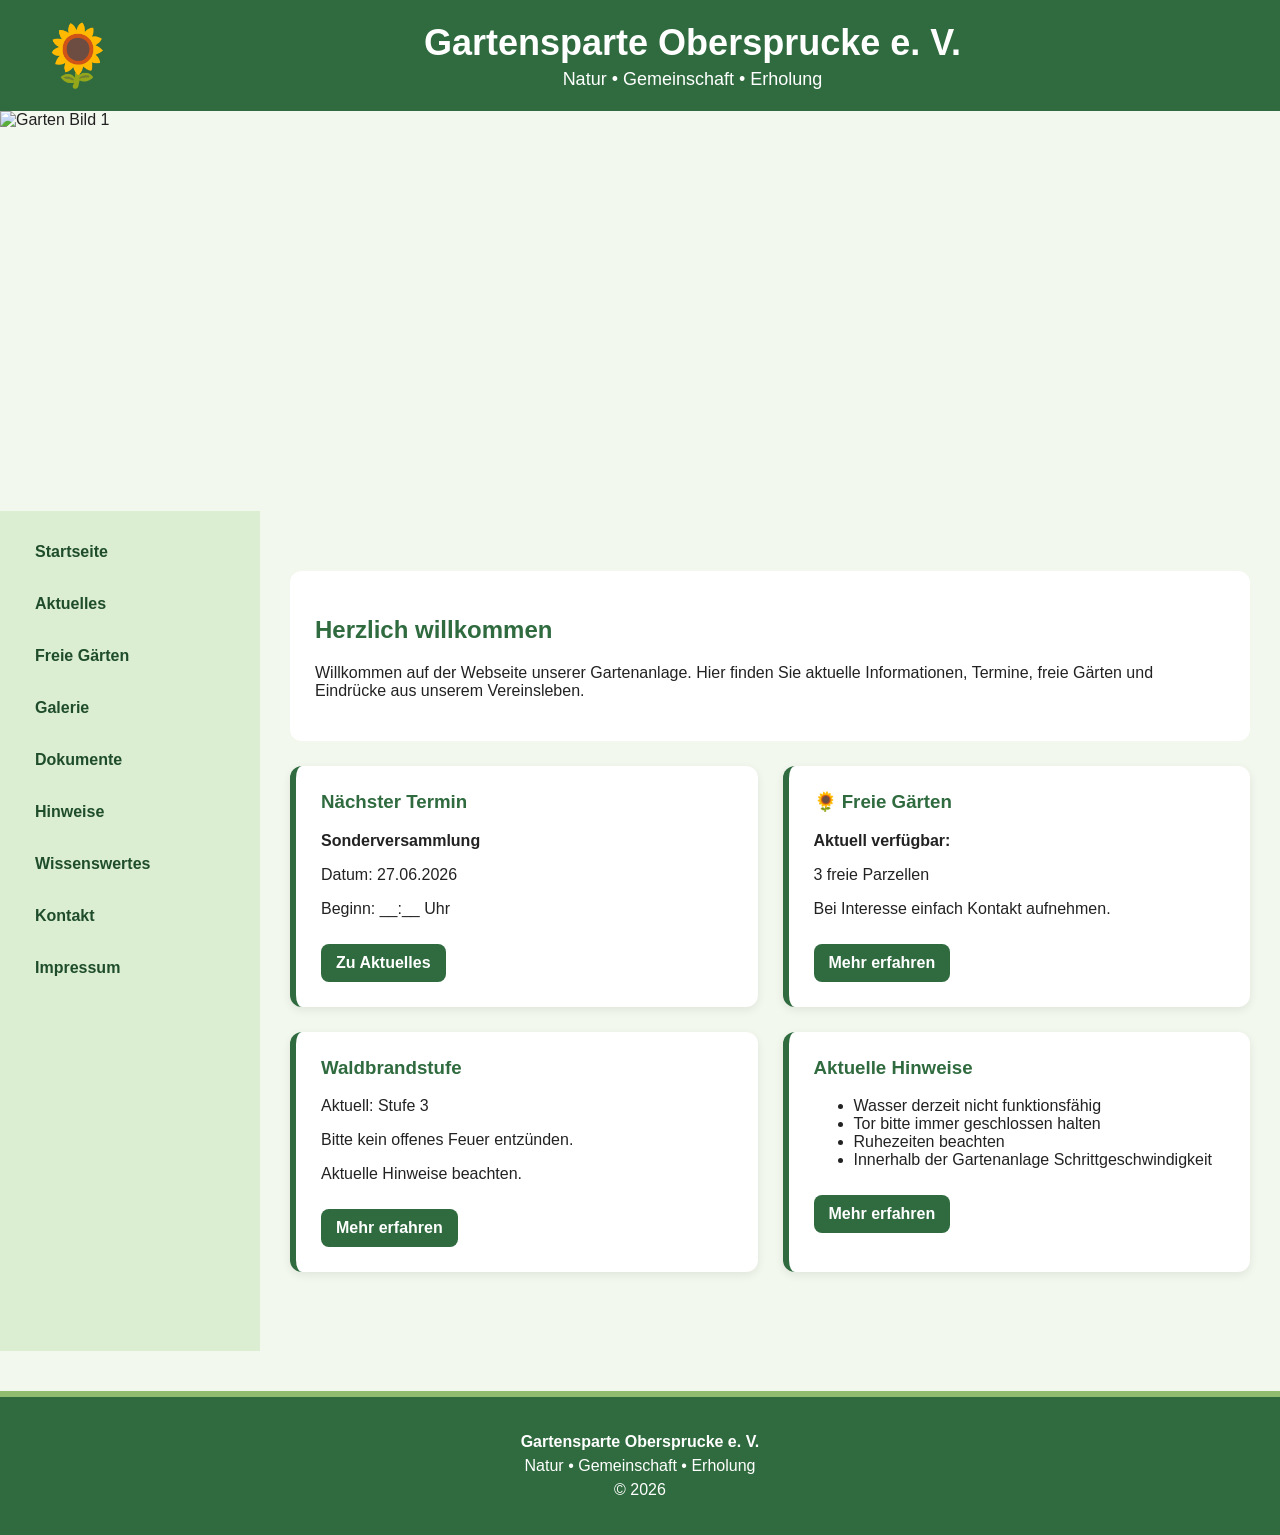
==== index.html @ df5d040c "Add files via upload" ====
<!DOCTYPE html>
<html lang="de">
    <head>
        <meta charset="UTF-8">
        <meta name="viewport" content="width=device-width,initial-scale=1.0">
        <title>Gartensparte Obersprucke e. V./title</title>
        <link rel="stylesheet" href="style.css"> 
    </head>
    <body>
    
        <header class="header">
            <div class="logo">🌻</div>
            <div class="title">
                <h1>Gartensparte Obersprucke e. V.</h1>
                <p>Natur • Gemeinschaft • Erholung</p>
            </div>
        </header>

        <section class="slideshow">
                <img src="bild2.jpg" class="slide active" alt="Garten Bild 1">
                <img src="bild3.jpg" class="slide" alt="Garten Bild 3">
                <img src="bild5.jpg" class="slide" alt="Garten Bild 5">
                <img src="bild6.jpg" class="slide" alt="Garten Bild 6">
        </section>
        
        <div class="layout">
            <aside class="sidebar">
                <a href="index.html">Startseite</a>
                <a href="aktuelles.html">Aktuelles</a>
                <a href="freie-gaerten.html">Freie Gärten</a>
                <a href="galerie.html">Galerie</a>
                <a href="dokumente.html">Dokumente</a>
                <a href="hinweise.html">Hinweise</a>
                <a href="wissenswertes.html">Wissenswertes</a>
                <a href="kontakt.html">Kontakt</a>
                <a href="impressum.html">Impressum</a>
            </aside>

            <main class="content">
                

                <section class="welcome">
                    <h2>Herzlich willkommen</h2>
                    <p>Willkommen auf der Webseite unserer Gartenanlage. Hier finden Sie aktuelle Informationen, Termine, freie Gärten und Eindrücke aus unserem Vereinsleben.</p>
                </section>

                <section class="info-cards">
                    <div class="info-card">
                        <h3>Nächster Termin</h3>
                        <p><strong>Sonderversammlung</strong></p>
                        <p>Datum: 27.06.2026</p>
                        <p>Beginn: __:__ Uhr</p>
                        <a href="#">Zu Aktuelles</a>
                    </div>

                    <div class="info-card">
                        <h3>🌻 Freie Gärten</h3>
                        <p><strong>Aktuell verfügbar:</strong></p>
                        <p>3 freie Parzellen</p>
                        <p>Bei Interesse einfach Kontakt aufnehmen.</p>
                        <a href="freie-gaerten.html">Mehr erfahren</a>
                    </div>

                    <div class="info-card">
                        <h3>Waldbrandstufe</h3>
                        <p>Aktuell: Stufe 3</p>
                        <p>Bitte kein offenes Feuer entzünden.</p>
                        <p>Aktuelle Hinweise beachten.</p>
                        <a href="hinweise.html">Mehr erfahren</a>
                    </div>

                    <div class="info-card">
                        <h3>Aktuelle Hinweise</h3>
                        <ul>
                            <li>Wasser derzeit nicht funktionsfähig</li>
                            <li>Tor bitte immer geschlossen halten</li>
                            <li>Ruhezeiten beachten</li>
                            <li>Innerhalb der Gartenanlage Schrittgeschwindigkeit</li>
                        </ul>
                        <a href="hinweise.html">Mehr erfahren</a>
                    </div>
                </section>
            </main>
        </div>

        <footer class="footer">
            <div class="footer-content">
                <p><strong>Gartensparte Obersprucke e. V.</strong></p>
                <p>Natur • Gemeinschaft • Erholung</p>
                <p>© 2026</p>
        </footer>

        <script src="script.js"></script>
    </body>
</html>
---- style.css ----
body {
  margin: 0;
  font-family: Arial, sans-serif;
  background: #f3f8ef;
  color: #222;
}

.header {
  background: #2f6b3f;
  color: white;
  display: flex;
  align-items: center;
  padding: 20px 40px;
}

.logo {
  font-size: 60px;
  margin-right: 30px;
}

.title {
  flex: 1;
  text-align: center;
}

.title h1 {
  margin: 0;
  font-size: 36px;
}

.title p {
  margin: 5px 0 0;
  font-size: 18px;
}

.layout {
  display: flex;
}

.sidebar {
  width: 220px;
  background: #dbeed2;
  min-height: calc(100vh - 100px);
  padding: 20px;
}

.sidebar a {
  display: block;
  color: #1f4d2c;
  text-decoration: none;
  font-weight: bold;
  margin-bottom: 10px;
  padding: 12px 15px;
  border-radius: 10px;
  transition: 0.2s ease;
}

.sidebar a:hover {
  background: #cfe5c4;
  transform: translateX(5px);
}

.content {
  flex: 1;
  padding: 30px;
}

.slideshow {
  height: 400px;
  overflow: hidden;
  position: relative;
}

.slide {
  display: none;
  width: 100%;
  height: 400px;
  object-fit: cover;
  object-position: center center;
}

.slide.active {
  display: block;
}

.welcome {
  margin-top: 30px;
  background: white;
  padding: 25px;
  border-radius: 12px;
}

.welcome h2 {
  color: #2f6b3f;
}

.info-cards {
  display: grid;
  grid-template-columns: repeat(2, 1fr);
  gap: 25px;
  margin-top: 25px;
}

.info-card {
  flex: 1;
  background: white;
  padding: 25px;
  border-radius: 12px;
  border-left: 6px solid #2f6b3f;
  box-shadow: 0 3px 10px rgba(0, 0, 0, 0.08);
}

.info-card h3 {
  margin-top: 0;
  color: #2f6b3f;
}

.info-card a {
  display: inline-block;
  margin-top: 10px;
  color: white;
  background: #2f6b3f;
  padding: 10px 15px;
  border-radius: 8px;
  text-decoration: none;
  font-weight: bold;
}

.info-card a:hover {
  background: #245532;
}

.garden-cards {
  margin-top: 25px;
}

.garden-card {
  display: flex;
  gap: 25px;
  background: white;
  padding: 20px;
  border-radius: 12px;
  border-left: 6px solid #2f6b3f;
  box-shadow: 0 3px rgba(0, 0, 0, 0.08);
}

.garden-card img {
  width: 280px;
  height: 200px;
  object-fit: cover;
  border-radius: 10px;
}

.garden-card h3 {
  color: #2f6b3f;
  margin-top: 0;
}

.garden-grid {
  display: grid !important;
  grid-template-columns: repeat(3,minmax(220px, 1fr)) !important;
  gap: 25px !important;
  margin-top: 25px;
}

.polaroid-card {
  width: auto !important;
  max-width: none !important;
  background: white;
  padding: 15px 15px 24px;
  border-radius: 6px;
  box-shadow: 0 5px 15px rgba(0, 0, 0, 0.18);
  cursor: pointer;
  text-align: center;
  transition: transform 0.3s ease;
}

.polaroid-card:hover {
  transform: scale(1.03);
}

.polaroid-card img {
  width: 100% !important;
  height: 220px !important;
  object-fit: cover !important;
  border-radius: 4px;
}

.polaroid-card h3 {
  color: #2f6b3f;
  margin-bottom: 5px;
}

.modal {
  display: none;
  position: fixed;
  z-index: 1000;
  left: 0;
  top: 0;
  width: 100%;
  height: 100%;
  background: rgba(0, 0, 0, 0.65);
}

.modal-content {
  background: white;
  margin: 5% auto;
  padding: 25px;
  width: 80%;
  max-width: 650px;
  border-radius: 12px;
  box-shadow: 0 5px 20px rgba(0, 0, 0, 0.3);
}

.modal-content img {
  width: 100%;
  max-height: 350px;
  object-fit: cover;
  border-radius: 10px;
}

.close {
  float: right;
  font-size: 32px;
  font-weight: bold;
  cursor: pointer;
}

.short-facts {
  color: #555;
  font-size: 15px;
}

.garden-grid {
  display: flex;
  gap: 30px;
  margin-top: 25px;
  flex-wrap: wrap;
  justify-content: flex-start;
}


.polaroid-card img {
  width: 100%;
  height: 240px;
  object-fit: cover;
}

.short-facts {
  color: #555;
  font-size: 15px;
}

.map-section {
  margin-top: 25px;
  background: white;
  padding: 25px;
  border-radius: 12px;
  box-shadow: 0 3px 10px rgba(0, 0, 0, 0.08);
}

.map-section h2 {
  color: #2f6b3f;
  margin-top: 0;
}

.map-section iframe {
  border-radius: 12px;
  margin-top: 10px;
}

.route-button {
  display: inline-block;
  margin-top: 15px;
  color: white;
  background: #2f6b3f;
  padding: 10px 15px;
  border-radius: 8px;
  text-decoration: none;
  font-weight: bold;
}

.route-button:hover {
  background: #245532;
}

.contact-grid {
  display: flex;
  gap: 25px;
  margin-top: 25px;
  flex-wrap: wrap;
}

.contact-card {
  flex: 1;
  min-width: 260px;
  background: white;
  padding: 25px;
  border-radius: 12px;
  border-left: 6px solid #2f6b3f;
  box-shadow: 0 3px 10px rgba(0, 0, 0, 0.08);
}

.contact-card h3 {
  color: #2f6b3f;
  margin-top: 0;
}

.footer {
  background: #2f6b3f;
  color: white;
  text-align: center;
  padding: 30px 20px;
  margin-top: 40px;
  border-top: 6px solid #8fbc6f;
}

.footer-content p {
  margin: 6px 0;
}

@media (max-width: 768px) {
  .header{
    flex-direction: column;
    padding: 20px;
    text-align: center;
  }

  .logo {
    margin-right: 0;
    margin-bottom: 10px;
  }
 
  .title h1 {
    font-size: 28px;
  }

  .layout {
    flex-direction: column;
  }

  .sidebar {
    width: auto;
    min-height: auto;
    display: flex;
    flex-wrap: wrap;
    justify-content: center;
    gap: 8px;
  }

  .sidebar a{
    margin-bottom: 0;
    padding: 10px 12px;
    background: #cfe5c4;
  }

  .content {
    padding: 18px;
  }

  .slideshow {
    height: 240px;
  }

  .slide {
    height: 240px;
  }

  .info-cards, .contact-grid {
    flex-direction: column;
  }

  .garden-grid {
    grid-template-columns: 1fr !important;
  }

  .modal-content {
    width: 90%;
    margin-top: 20%;
  }

  .footer::after {
    font-size: 45px;
  }

  .search-filter-box {
    flex-direction: column;
    align-items: stretch;
  }

  .filter-buttons {
    justify-content: center;
  }

  .hint-grid {
    grid-template-columns: 1fr;
  }
}

.search-filter-box {
  display: flex;
  gap: 18px;
  align-items: center;
  margin-top: 25px;
  margin-bottom: 25px;
  background: white;
  padding: 18px;
  border-radius: 18px;
  box-shadow: 0 3px 10px rgba(0, 0, 0, 0.08);
}

.search-bar {
  flex: 1;
  padding: 18px 22px;
  border-radius: 999px;
  border: 2px solid #dbeed2;
  font-size: 18px;
  outline: none;
}

.search-bar {
  flex: 1;
  padding: 18px 22px;
  border-radius: 999px;
  border: 2px solid #dbeed2;
  font-size: 18px;
  outline: none;
}

.search-bar:focus {
  border-color: #2f6b3f;
  box-shadow: 0 0 0 4px #dbeed2;
}

.filter-buttons {
  display: flex;
  flex-wrap: wrap;
  gap: 8px;
}

.filter-buttons button {
  background: #dbeed2;
  color: #1f4d2c;
  border: 2px solid transparent;
  padding: 11px 15px;
  border-radius: 999px;
  cursor: pointer;
  font-weight: bold;
  transition: 0.2 ease;
}

.filter-buttons button:hover {
  background: #cfe5c4;
  background-color: #2f6b3f;
  transform: translateY(-2px);
}

.plant-card {
  background: white;
  padding: 16px;
  border-radius: 12px;
  box-shadow: 0 5px 15px rgba(0,0,0,0.18);
  cursor: pointer;
  text-align: center;
}

.plant-card img {
  width: 100%;
  height: 180px;
  object-fit: cover;
  border-radius: 8px;
}

.plant-card h3 {
  color: #2f6b3f;
}

.plant-grid {
  display: grid;
  grid-template-columns: repeat(3, minmax(220px, 1fr));
  gap: 25px;
  margin-top: 25px;
}

.plant-grid {
  display: grid;
  grid-template-columns: repeat(3, minmax(220px, 1fr));
  gap: 25px;
  margin-top: 25px;
}

.plant-card {
  background: white;
  padding: 16px;
  border-radius: 12px;
  box-shadow: 0 5px 15px rgba(0,0,0,0.18);
  cursor: pointer;
  text-align: center;
}

.plant-card img {
  width: 100%;
  height: 180px;
  object-fit: cover;
  border-radius: 8px;
}

.plant-card h3 {
  color: #2f6b3f;
}

.plant-modal {
  display: none;
  position: fixed;
  inset: 0;
  background: rgba(0,0,0,0.6);
  justify-content: center;
  align-items: center;
  z-index: 9999;
}

.plant-modal-content {
  background: white;
  width: 90%;
  max-width: 1100px;
  border-radius: 20px;
  padding: 25px;
  display: flex;
  gap: 30px;
  position: relative;
}

.plant-close {
  position: absolute;
  top: 15px;
  right: 25px;
  font-size: 40px;
  cursor: pointer;
}

.plant-modal-left {
  width: 45%;
}

.plant-main-image {
  width: 100%;
  border-radius: 15px;
  height: 450px;
  object-fit: cover;
}

.plant-thumbs {
  display: flex;
  gap: 10px;
  margin-top: 10px;
}

.plant-thumbs img {
  width: 80px;
  height: 80px;
  object-fit: cover;
  border-radius: 10px;
  cursor: pointer;
}

.plant-modal-right {
  flex: 1;
}

.latin-name {
  font-style: italic;
  color: #555;
}

.hint-grid {
  display: grid;
  grid-template-columns: repeat(2, 1fr);
  gap: 25px;
  margin-top: 25px;
}

.hint-card {
  background: white;
  padding: 25px;
  border-radius: 12px;
  border-left: 6px solid #2f6b3f;
  box-shadow: 0 3px 10px rgba(0, 0, 0, 0.08);
  cursor: pointer;
  transition: 0.2s ease;
}

.hint-card:hover {
  transform: translateY(-3px);
}

.hint-card h3 {
  margin-top: 0;
  color: #2f6b3f;
}

#hintList {
  line-height: 1.7;
}

.notice-grid {
  display: grid;
  grid-template-columns: repeat(2, 1fr);
  gap: 25px;
  margin-top: 25px;
}

.notice-card {
  background: white;
  padding: 25px;
  border-radius: 12px;
  border-left: 6px solid #2f6b3f;
  box-shadow: 0 3px 10px rgba(0, 0, 0, 0.08);
  cursor: pointer;
  transition: 0.2s ease;
}

.notice-card:hover {
  transform: translateY(-3px);
}

.notice-card h3 {
  color: #2f6b3f;
  margin-top: 0;
}

.notice-card button {
  background: #2f6b3f;
  color: white;
  border: none;
  padding: 10px 15px;
  border-radius: 8px;
  font-weight: bold;
  cursor: pointer;
}

.notice-paper {
  background: #fffdf2;
  width: 80%;
  max-width: 600px;
  margin: 6% auto;
  padding: 45px 35px 35px;
  border-radius: 6px;
  box-shadow: 0 8px 25px rgba(0,0,0,0.35);
  position: relative;
  text-align: center;
  line-height: 1.7;
}

.pin {
  position: absolute;
  top: 12px;
  left: 50%;
  transform: translateX(-50%);
  color: #2f6b3f;
  font-size: 34px;
}

.notice-paper h2 {
  color: #2f6b3f;
  margin-top: 15px;
}

.notice-date {
  font-weight: bold;
  margin: 20px 0;
}

.notice-signature {
  margin-top: 30px;
  font-style: italic;
}

@media (max-width: 768px) {
  .notice-grid {
    grid-template-columns: 1fr;
  }

  .notice-paper {
    width: 85%;
    margin-top: 20%;
  }
}
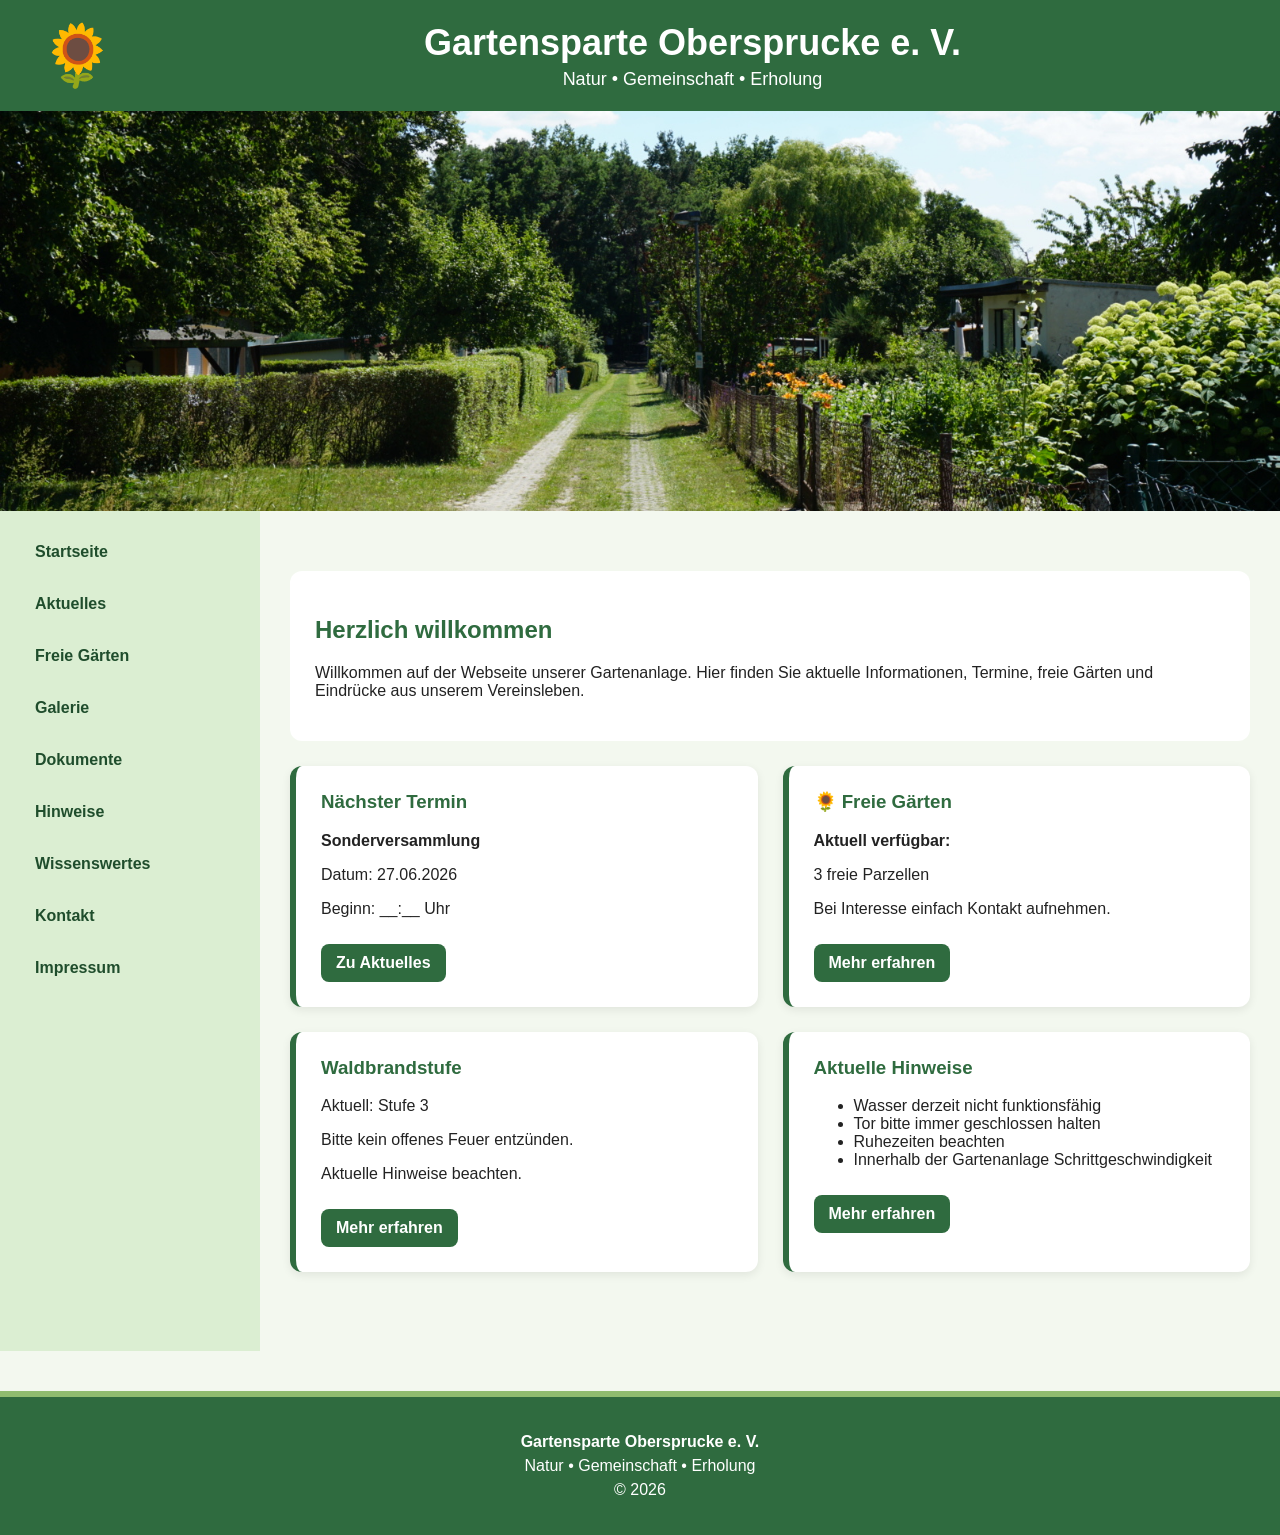
==== commit e0c09782: "index.html" ====
--- a/index.html
+++ b/index.html
@@ -17,10 +17,10 @@
         </header>
 
         <section class="slideshow">
-                <img src="bild2.jpg" class="slide active" alt="Garten Bild 1">
-                <img src="bild3.jpg" class="slide" alt="Garten Bild 3">
-                <img src="bild5.jpg" class="slide" alt="Garten Bild 5">
-                <img src="bild6.jpg" class="slide" alt="Garten Bild 6">
+                <img src="bild2.JPG" class="slide active" alt="Garten Bild 1">
+                <img src="bild3.JPG" class="slide" alt="Garten Bild 3">
+                <img src="bild5.JPG" class="slide" alt="Garten Bild 5">
+                <img src="bild6.JPG" class="slide" alt="Garten Bild 6">
         </section>
         
         <div class="layout">
@@ -92,4 +92,4 @@
 
         <script src="script.js"></script>
     </body>
-</html>+</html>
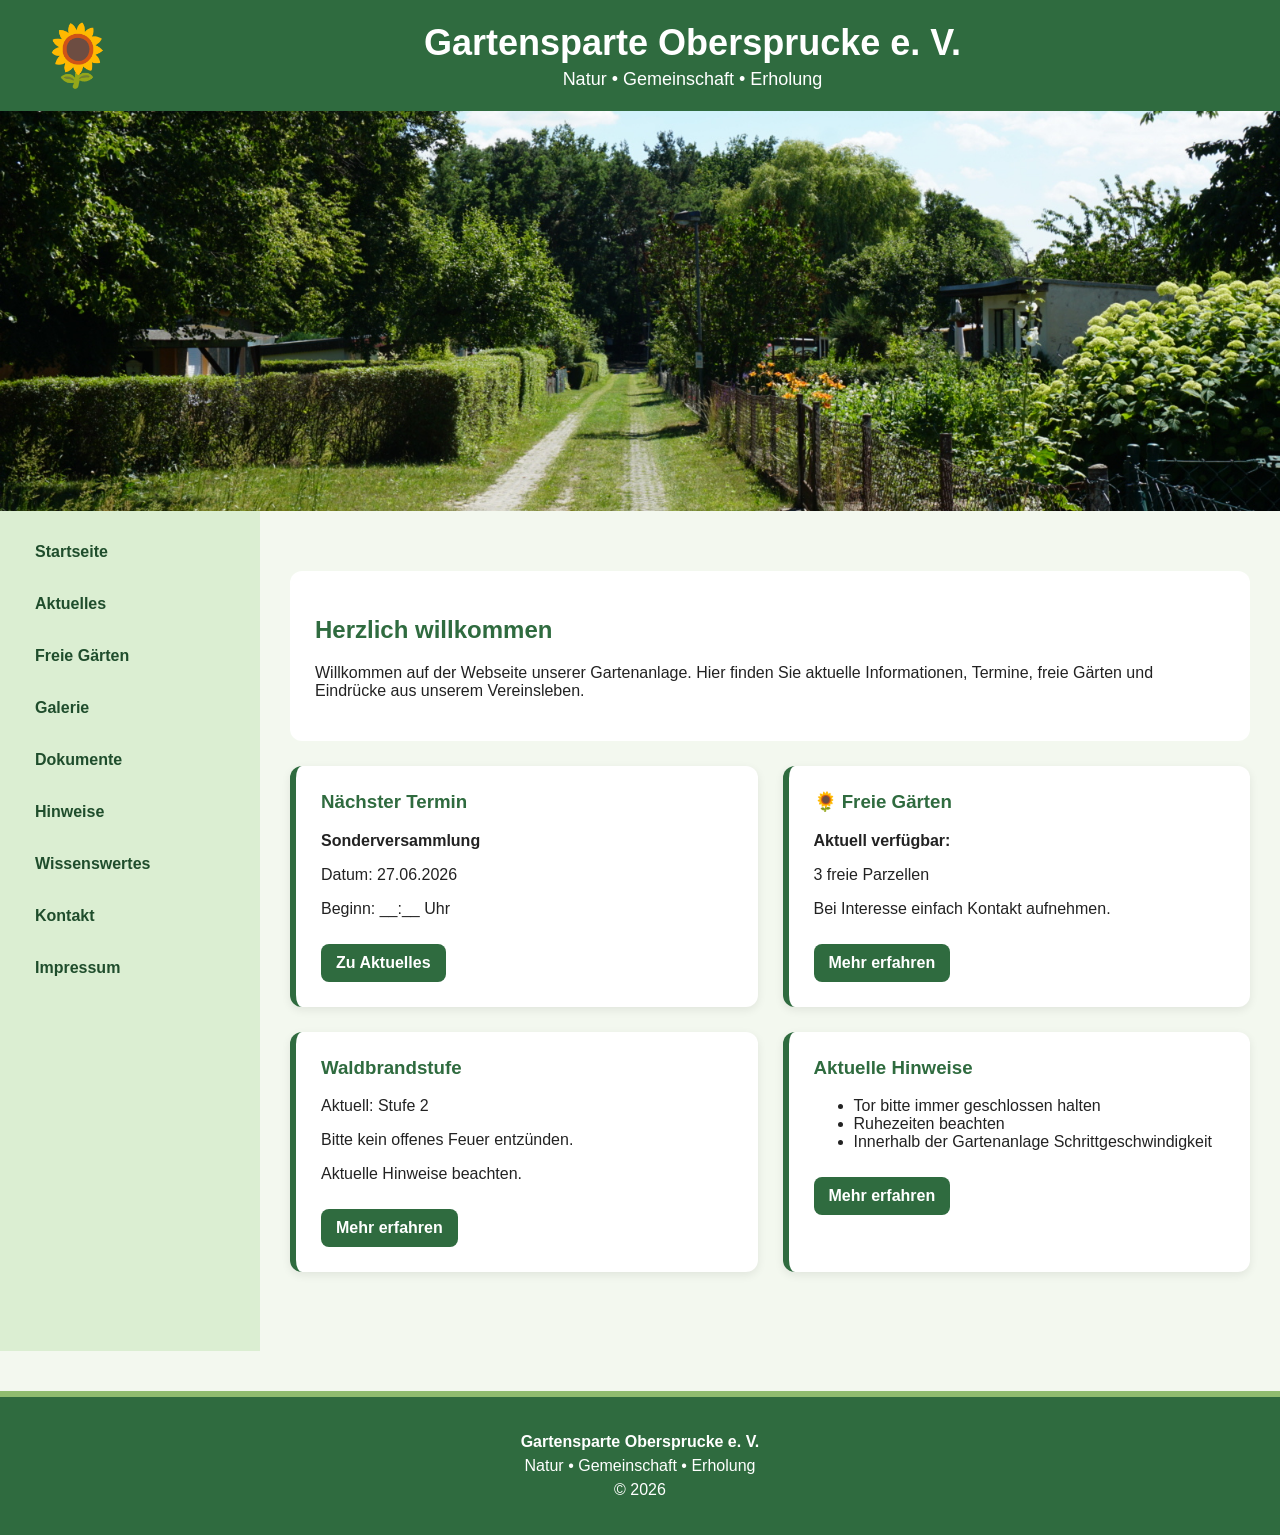
==== commit d3c4a379: "Update index.html" ====
--- a/index.html
+++ b/index.html
@@ -63,7 +63,7 @@
 
                     <div class="info-card">
                         <h3>Waldbrandstufe</h3>
-                        <p>Aktuell: Stufe 3</p>
+                        <p>Aktuell: Stufe 2</p>
                         <p>Bitte kein offenes Feuer entzünden.</p>
                         <p>Aktuelle Hinweise beachten.</p>
                         <a href="hinweise.html">Mehr erfahren</a>
@@ -72,7 +72,6 @@
                     <div class="info-card">
                         <h3>Aktuelle Hinweise</h3>
                         <ul>
-                            <li>Wasser derzeit nicht funktionsfähig</li>
                             <li>Tor bitte immer geschlossen halten</li>
                             <li>Ruhezeiten beachten</li>
                             <li>Innerhalb der Gartenanlage Schrittgeschwindigkeit</li>
--- a/style.css
+++ b/style.css
@@ -684,4 +684,92 @@
     width: 85%;
     margin-top: 20%;
   }
-}+}
+
+.impressum {
+  text-align: left;
+}
+
+.impressum h2 {
+  text-align: center;
+  margin-bottom: 30px;
+}
+
+.impressum h3 {
+  margin-top: 28px;
+  margin-bottom: 8px;
+  padding-bottom: 6px;
+  border-bottom: 1px solid rgba (0, 0, 0, 0.12);
+}
+
+.impressum p {
+  line-height: 1.7;
+  margin-bottom: 15px;
+}
+
+.impressum a {
+  color: inherit;
+  text-decoration: underline;
+}
+
+.impressum a:hover {
+  opacity: 0.7;
+}
+
+/* =========================
+   GARTEN-BILDERGALERIE
+   ========================= */
+
+.modal-image-container {
+  position: relative;
+  display: flex;
+  justify-content: center;
+  align-items: center;
+  margin-bottom: 8px;
+}
+
+.modal-image-container img {
+  max-width: 100%;
+  max-height: 450px;
+  object-fit: contain;
+  border-radius: 8px;
+}
+
+.gallery-arrow {
+  position: absolute;
+  top: 50%;
+  transform: translateY(-50%);
+
+  width: 42px;
+  height: 42px;
+
+  border: none;
+  border-radius: 50%;
+
+  background: rgba(0, 0, 0, 0.55);
+  color: white;
+
+  font-size: 24px;
+  cursor: pointer;
+
+  z-index: 5;
+}
+
+.gallery-arrow:hover {
+  background: rgba(0, 0, 0, 0.75);
+}
+
+.gallery-prev {
+  left: 10px;
+}
+
+.gallery-next {
+  right: 10px;
+}
+
+.modal-counter {
+  text-align: center;
+  margin: 5px 0 15px;
+  font-size: 14px;
+  opacity: 0.7;
+}
